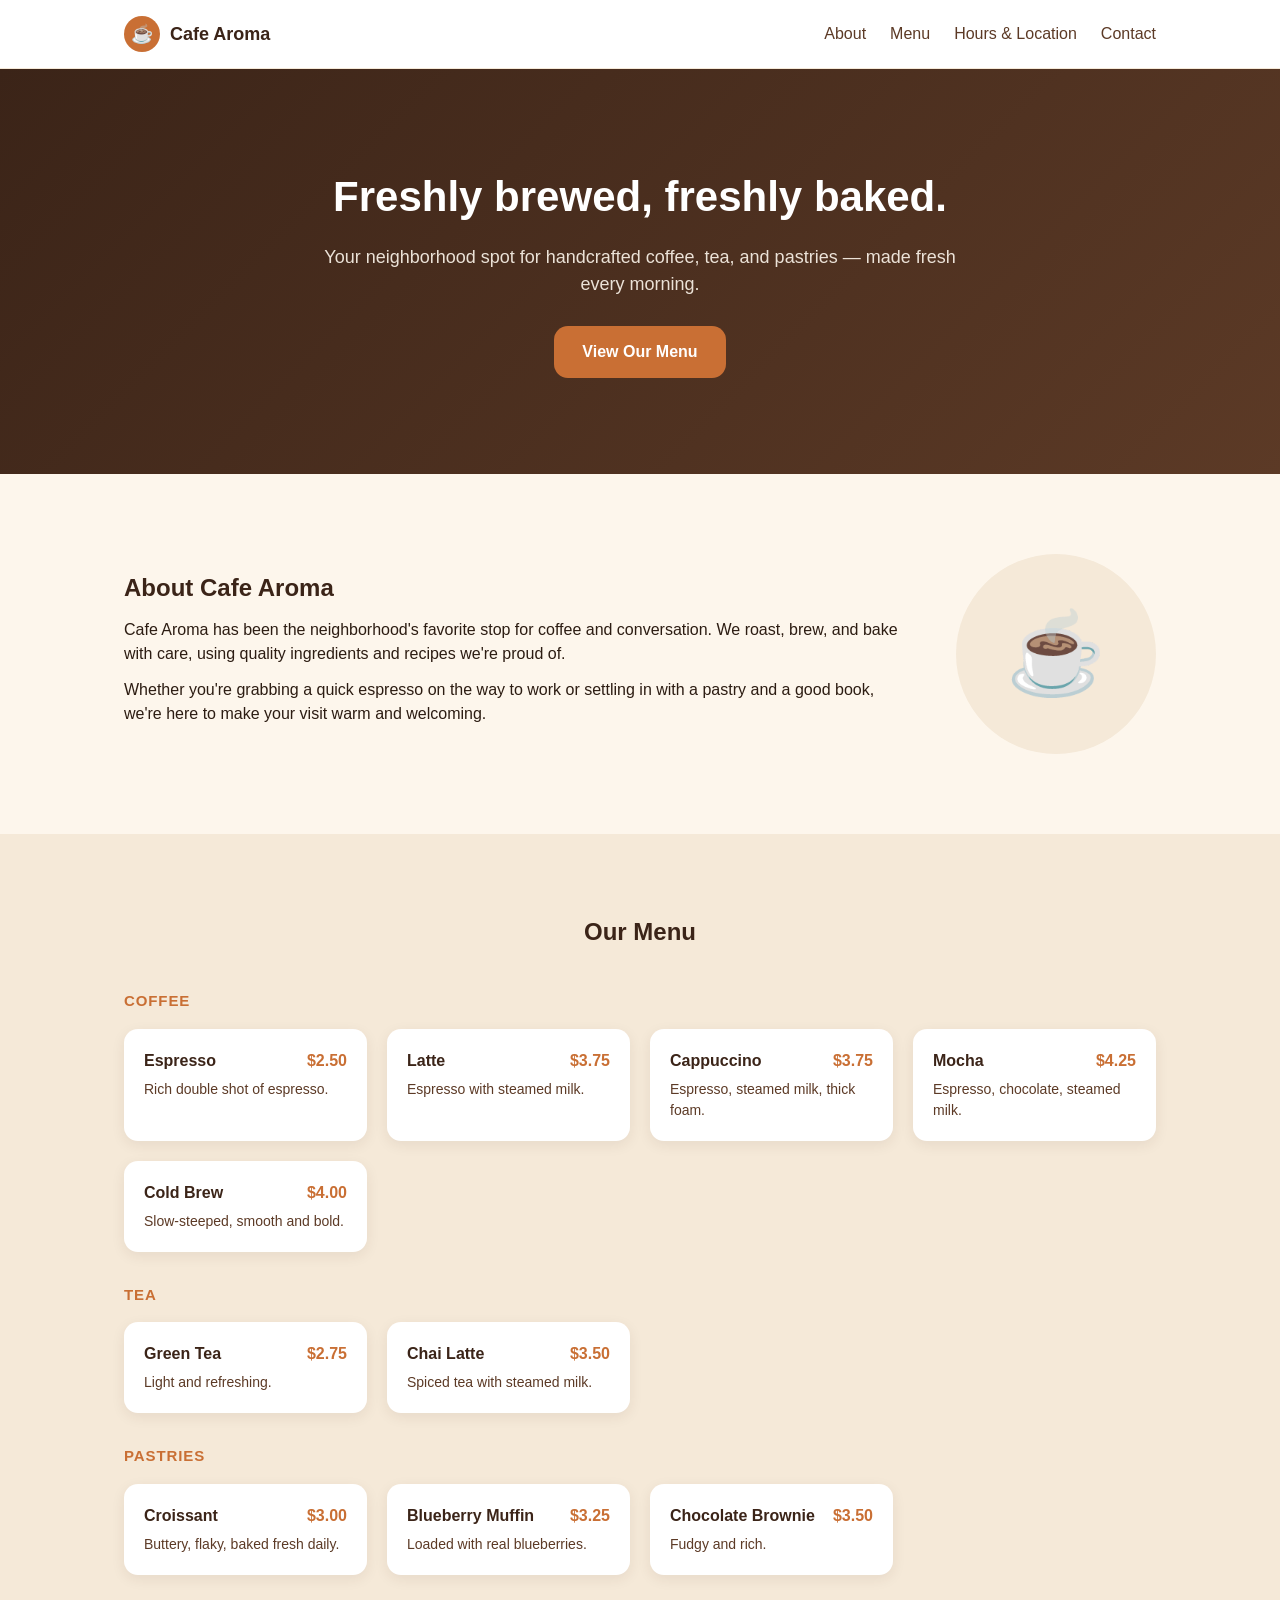
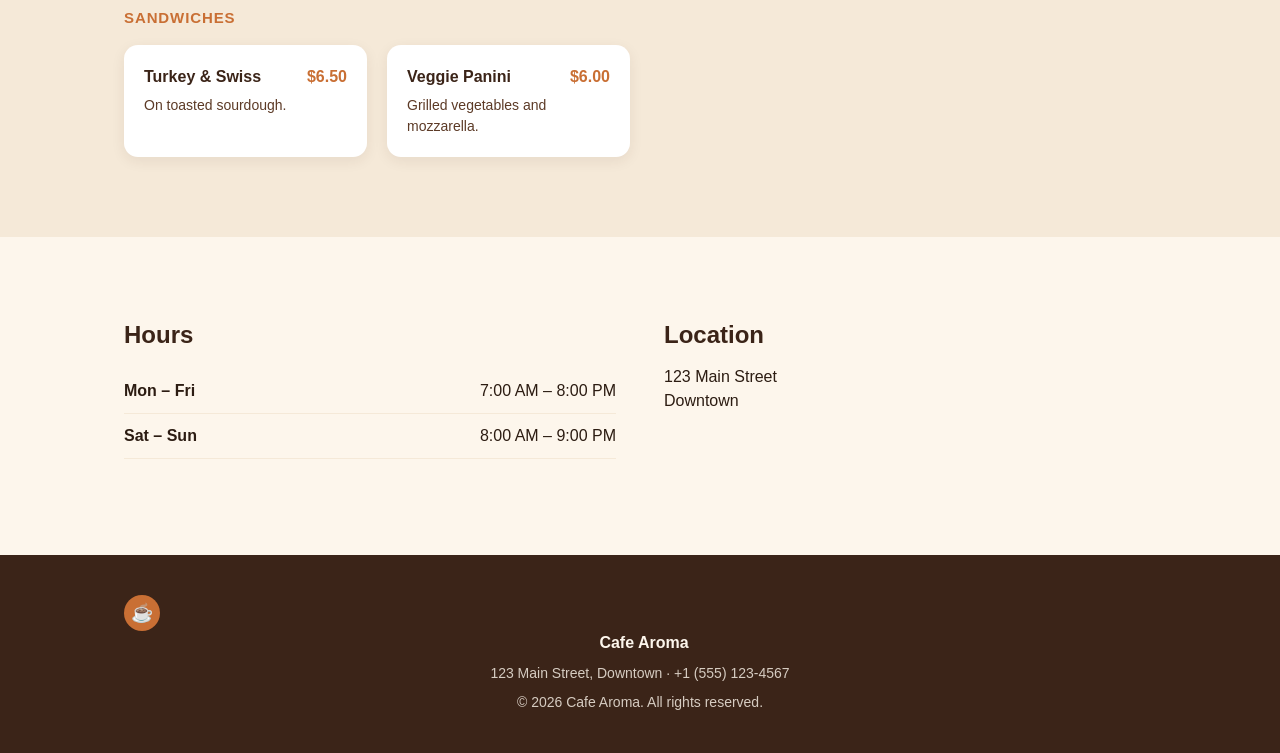
==== frontend/index.html @ 21ce801c "Build cafe landing page Add a static landing page to frontend/index.html and frontend/styles.css: he" ====
<!DOCTYPE html>
<html lang="en">
<head>
<meta charset="UTF-8" />
<meta name="viewport" content="width=device-width, initial-scale=1.0" />
<title>Cafe Aroma — Freshly Brewed, Freshly Baked</title>
<link rel="stylesheet" href="styles.css" />
</head>
<body>
  <header class="site-header">
    <div class="container header-inner">
      <a class="logo" href="#top">
        <span class="logo-icon">☕</span>
        <span class="logo-text">Cafe Aroma</span>
      </a>
      <nav class="site-nav" aria-label="Main navigation">
        <a href="#about">About</a>
        <a href="#menu">Menu</a>
        <a href="#hours">Hours &amp; Location</a>
        <a href="#contact">Contact</a>
      </nav>
    </div>
  </header>

  <main id="top">
    <section class="hero">
      <div class="container hero-inner">
        <h1>Freshly brewed, freshly baked.</h1>
        <p class="hero-subtitle">
          Your neighborhood spot for handcrafted coffee, tea, and pastries —
          made fresh every morning.
        </p>
        <a class="btn btn-primary" href="#menu">View Our Menu</a>
      </div>
    </section>

    <section id="about" class="about">
      <div class="container about-inner">
        <div class="about-text">
          <h2>About Cafe Aroma</h2>
          <p>
            Cafe Aroma has been the neighborhood's favorite stop for coffee
            and conversation. We roast, brew, and bake with care, using
            quality ingredients and recipes we're proud of.
          </p>
          <p>
            Whether you're grabbing a quick espresso on the way to work or
            settling in with a pastry and a good book, we're here to make
            your visit warm and welcoming.
          </p>
        </div>
        <div class="about-visual" aria-hidden="true">☕</div>
      </div>
    </section>

    <section id="menu" class="menu">
      <div class="container">
        <h2>Our Menu</h2>

        <h3 class="menu-category">Coffee</h3>
        <div class="menu-grid">
          <article class="menu-card">
            <div class="menu-card-top">
              <h4>Espresso</h4>
              <span class="price">$2.50</span>
            </div>
            <p>Rich double shot of espresso.</p>
          </article>
          <article class="menu-card">
            <div class="menu-card-top">
              <h4>Latte</h4>
              <span class="price">$3.75</span>
            </div>
            <p>Espresso with steamed milk.</p>
          </article>
          <article class="menu-card">
            <div class="menu-card-top">
              <h4>Cappuccino</h4>
              <span class="price">$3.75</span>
            </div>
            <p>Espresso, steamed milk, thick foam.</p>
          </article>
          <article class="menu-card">
            <div class="menu-card-top">
              <h4>Mocha</h4>
              <span class="price">$4.25</span>
            </div>
            <p>Espresso, chocolate, steamed milk.</p>
          </article>
          <article class="menu-card">
            <div class="menu-card-top">
              <h4>Cold Brew</h4>
              <span class="price">$4.00</span>
            </div>
            <p>Slow-steeped, smooth and bold.</p>
          </article>
        </div>

        <h3 class="menu-category">Tea</h3>
        <div class="menu-grid">
          <article class="menu-card">
            <div class="menu-card-top">
              <h4>Green Tea</h4>
              <span class="price">$2.75</span>
            </div>
            <p>Light and refreshing.</p>
          </article>
          <article class="menu-card">
            <div class="menu-card-top">
              <h4>Chai Latte</h4>
              <span class="price">$3.50</span>
            </div>
            <p>Spiced tea with steamed milk.</p>
          </article>
        </div>

        <h3 class="menu-category">Pastries</h3>
        <div class="menu-grid">
          <article class="menu-card">
            <div class="menu-card-top">
              <h4>Croissant</h4>
              <span class="price">$3.00</span>
            </div>
            <p>Buttery, flaky, baked fresh daily.</p>
          </article>
          <article class="menu-card">
            <div class="menu-card-top">
              <h4>Blueberry Muffin</h4>
              <span class="price">$3.25</span>
            </div>
            <p>Loaded with real blueberries.</p>
          </article>
          <article class="menu-card">
            <div class="menu-card-top">
              <h4>Chocolate Brownie</h4>
              <span class="price">$3.50</span>
            </div>
            <p>Fudgy and rich.</p>
          </article>
        </div>

        <h3 class="menu-category">Sandwiches</h3>
        <div class="menu-grid">
          <article class="menu-card">
            <div class="menu-card-top">
              <h4>Turkey &amp; Swiss</h4>
              <span class="price">$6.50</span>
            </div>
            <p>On toasted sourdough.</p>
          </article>
          <article class="menu-card">
            <div class="menu-card-top">
              <h4>Veggie Panini</h4>
              <span class="price">$6.00</span>
            </div>
            <p>Grilled vegetables and mozzarella.</p>
          </article>
        </div>
      </div>
    </section>

    <section id="hours" class="hours">
      <div class="container hours-inner">
        <div class="hours-block">
          <h2>Hours</h2>
          <dl>
            <div class="hours-row">
              <dt>Mon – Fri</dt>
              <dd>7:00 AM – 8:00 PM</dd>
            </div>
            <div class="hours-row">
              <dt>Sat – Sun</dt>
              <dd>8:00 AM – 9:00 PM</dd>
            </div>
          </dl>
        </div>
        <div class="hours-block">
          <h2>Location</h2>
          <p>123 Main Street<br />Downtown</p>
        </div>
      </div>
    </section>
  </main>

  <footer id="contact" class="site-footer">
    <div class="container footer-inner">
      <div>
        <span class="logo-icon">☕</span>
        <span class="logo-text">Cafe Aroma</span>
      </div>
      <p>123 Main Street, Downtown &middot; +1 (555) 123-4567</p>
      <p>&copy; 2026 Cafe Aroma. All rights reserved.</p>
    </div>
  </footer>
</body>
</html>
---- frontend/styles.css ----
/* CafeBot frontend styles */

:root {
  --brown-900: #3b2418;
  --brown-700: #5c3a26;
  --brown-500: #8a5a3c;
  --cream-100: #fdf6ec;
  --cream-200: #f5e9d8;
  --accent: #c96f34;
  --text: #2c1c12;
  --white: #ffffff;
  --radius: 14px;
  --max-width: 1080px;
}

* { box-sizing: border-box; }

body {
  margin: 0;
  font-family: -apple-system, BlinkMacSystemFont, "Segoe UI", Roboto, sans-serif;
  color: var(--text);
  background: var(--cream-100);
  line-height: 1.5;
}

h1, h2, h3, h4 {
  margin: 0 0 12px;
  color: var(--brown-900);
}

p { margin: 0 0 12px; }

a { color: inherit; }

.container {
  max-width: var(--max-width);
  margin: 0 auto;
  padding: 0 24px;
}

.btn {
  display: inline-block;
  padding: 14px 28px;
  border-radius: var(--radius);
  text-decoration: none;
  font-weight: 600;
  font-size: 16px;
}

.btn-primary {
  background: var(--accent);
  color: var(--white);
}

.btn-primary:hover { background: var(--brown-700); }

/* Header */

.site-header {
  background: var(--white);
  border-bottom: 1px solid var(--cream-200);
  position: sticky;
  top: 0;
  z-index: 10;
}

.header-inner {
  display: flex;
  align-items: center;
  justify-content: space-between;
  flex-wrap: wrap;
  gap: 12px;
  padding-top: 16px;
  padding-bottom: 16px;
}

.logo {
  display: flex;
  align-items: center;
  gap: 10px;
  text-decoration: none;
  font-weight: 700;
  font-size: 18px;
  color: var(--brown-900);
}

.logo-icon {
  width: 36px;
  height: 36px;
  border-radius: 50%;
  background: var(--accent);
  color: var(--white);
  display: flex;
  align-items: center;
  justify-content: center;
  font-size: 18px;
  flex-shrink: 0;
}

.site-nav {
  display: flex;
  flex-wrap: wrap;
  gap: 24px;
}

.site-nav a {
  text-decoration: none;
  font-weight: 500;
  color: var(--brown-700);
}

.site-nav a:hover { color: var(--accent); }

/* Hero */

.hero {
  background: linear-gradient(135deg, var(--brown-900), var(--brown-700));
  color: var(--cream-100);
}

.hero-inner {
  padding: 96px 24px;
  text-align: center;
  max-width: 720px;
}

.hero h1 {
  color: var(--white);
  font-size: 42px;
  margin-bottom: 16px;
}

.hero-subtitle {
  font-size: 18px;
  opacity: 0.9;
  margin-bottom: 28px;
}

/* About */

.about { padding: 80px 0; }

.about-inner {
  display: flex;
  align-items: center;
  gap: 48px;
}

.about-text { flex: 1 1 420px; }

.about-visual {
  flex: 0 0 200px;
  width: 200px;
  height: 200px;
  border-radius: 50%;
  background: var(--cream-200);
  display: flex;
  align-items: center;
  justify-content: center;
  font-size: 80px;
  margin: 0 auto;
}

/* Menu */

.menu {
  padding: 80px 0;
  background: var(--cream-200);
}

.menu h2 { text-align: center; margin-bottom: 40px; }

.menu-category {
  color: var(--accent);
  font-size: 15px;
  text-transform: uppercase;
  letter-spacing: 0.06em;
  margin: 32px 0 16px;
}

.menu-category:first-of-type { margin-top: 0; }

.menu-grid {
  display: grid;
  grid-template-columns: repeat(auto-fill, minmax(240px, 1fr));
  gap: 20px;
}

.menu-card {
  background: var(--white);
  border-radius: var(--radius);
  padding: 20px;
  box-shadow: 0 4px 14px rgba(59, 36, 24, 0.08);
}

.menu-card-top {
  display: flex;
  justify-content: space-between;
  align-items: baseline;
  gap: 12px;
  margin-bottom: 6px;
}

.menu-card-top h4 { margin: 0; }

.menu-card .price {
  color: var(--accent);
  font-weight: 700;
  white-space: nowrap;
}

.menu-card p {
  margin: 0;
  color: var(--brown-700);
  font-size: 14px;
}

/* Hours & location */

.hours { padding: 80px 0; }

.hours-inner {
  display: flex;
  flex-wrap: wrap;
  gap: 48px;
}

.hours-block { flex: 1 1 260px; }

.hours-row {
  display: flex;
  justify-content: space-between;
  gap: 12px;
  padding: 10px 0;
  border-bottom: 1px solid var(--cream-200);
}

.hours-row dt { font-weight: 600; }
.hours-row dd { margin: 0; }

/* Footer */

.site-footer {
  background: var(--brown-900);
  color: var(--cream-100);
  padding: 40px 0;
}

.footer-inner {
  text-align: center;
}

.footer-inner .logo-text {
  font-weight: 700;
  margin-left: 8px;
}

.footer-inner p {
  margin: 8px 0 0;
  opacity: 0.8;
  font-size: 14px;
}

/* Responsive */

@media (max-width: 640px) {
  .hero-inner { padding: 64px 20px; }
  .hero h1 { font-size: 32px; }
  .about-inner { flex-direction: column; text-align: center; }
  .site-nav { justify-content: center; width: 100%; }
  .header-inner { justify-content: center; text-align: center; }
}
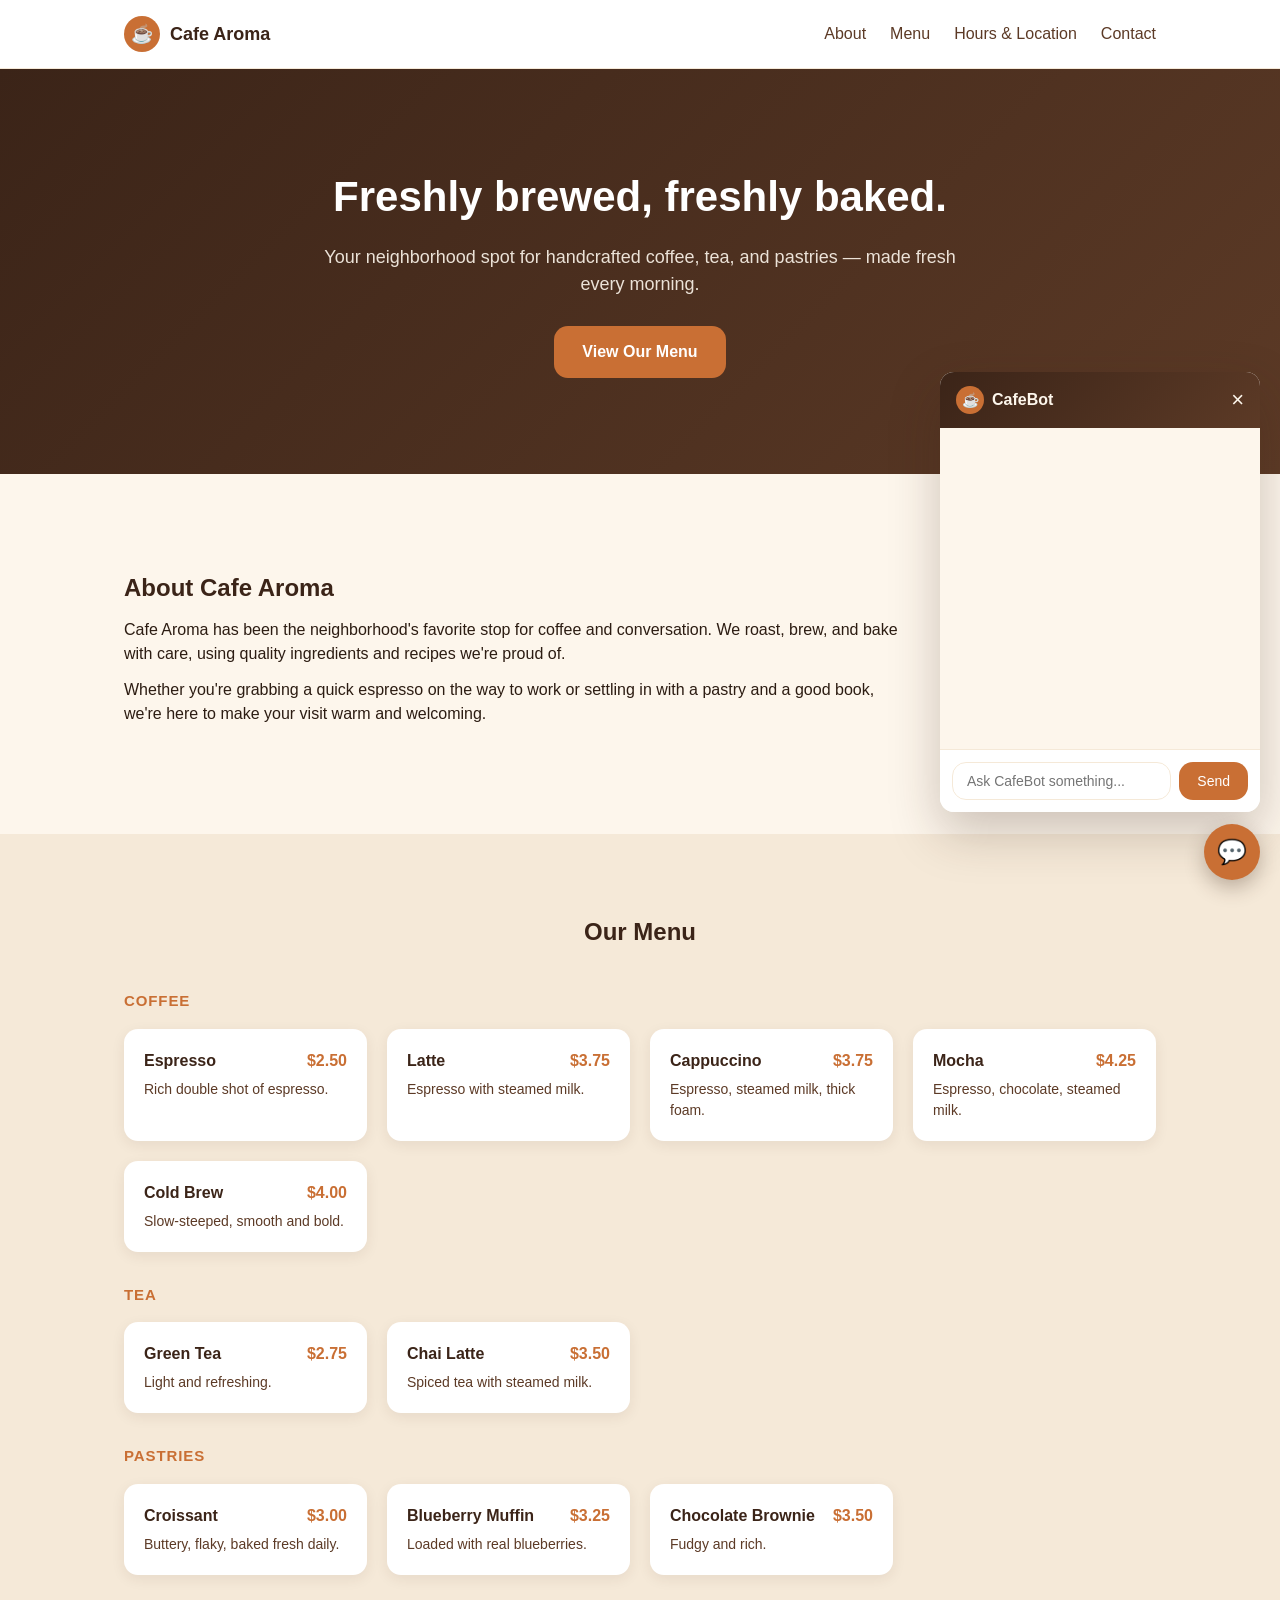
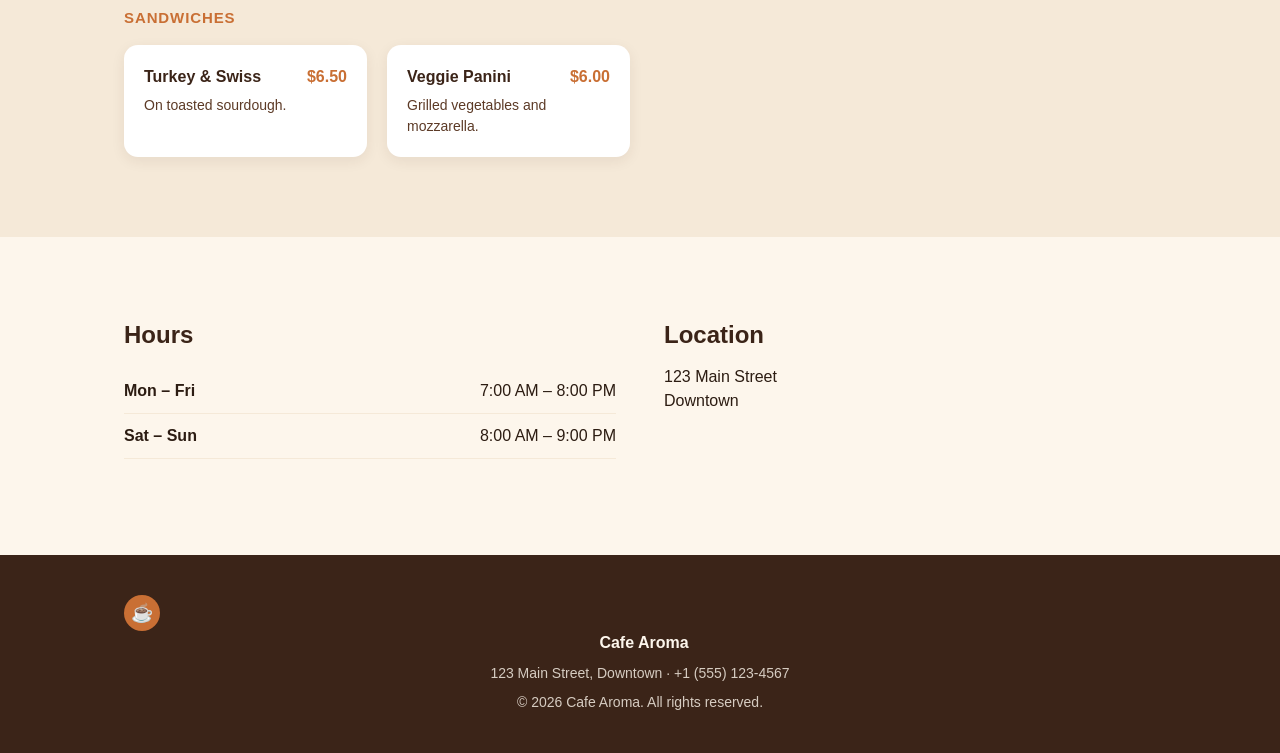
==== commit 65b58def: "Add floating CafeBot chat widget Bottom-right toggle button opens a slide-up chat window with header" ====
--- a/frontend/index.html
+++ b/frontend/index.html
@@ -192,5 +192,24 @@
       <p>&copy; 2026 Cafe Aroma. All rights reserved.</p>
     </div>
   </footer>
+
+  <div class="chat-widget">
+    <div id="chat-window" class="chat-window" hidden>
+      <div class="chat-window-header">
+        <span class="chat-window-title"><span class="logo-icon">☕</span> CafeBot</span>
+        <button id="chat-close" class="chat-close" type="button" aria-label="Close chat">&times;</button>
+      </div>
+      <div id="chat-log" class="chat-log" aria-live="polite"></div>
+      <form id="chat-form" class="chat-form">
+        <input id="chat-input" type="text" placeholder="Ask CafeBot something..." autocomplete="off" />
+        <button type="submit">Send</button>
+      </form>
+    </div>
+    <button id="chat-toggle" class="chat-toggle" type="button" aria-label="Open chat" aria-expanded="false" aria-controls="chat-window">
+      💬
+    </button>
+  </div>
+
+  <script src="app.js"></script>
 </body>
 </html>
--- a/frontend/styles.css
+++ b/frontend/styles.css
@@ -270,3 +270,155 @@
   .site-nav { justify-content: center; width: 100%; }
   .header-inner { justify-content: center; text-align: center; }
 }
+
+/* Chat widget */
+
+.chat-widget {
+  position: fixed;
+  right: 20px;
+  bottom: 20px;
+  z-index: 100;
+  display: flex;
+  flex-direction: column;
+  align-items: flex-end;
+  gap: 12px;
+}
+
+.chat-toggle {
+  width: 56px;
+  height: 56px;
+  border-radius: 50%;
+  border: none;
+  background: var(--accent);
+  color: var(--white);
+  font-size: 24px;
+  box-shadow: 0 8px 20px rgba(59, 36, 24, 0.3);
+  cursor: pointer;
+  display: flex;
+  align-items: center;
+  justify-content: center;
+}
+
+.chat-toggle:hover { background: var(--brown-700); }
+
+.chat-window {
+  width: 320px;
+  max-width: calc(100vw - 40px);
+  height: 440px;
+  max-height: calc(100vh - 120px);
+  background: var(--white);
+  border-radius: var(--radius);
+  box-shadow: 0 20px 50px rgba(59, 36, 24, 0.25);
+  overflow: hidden;
+  display: flex;
+  flex-direction: column;
+  animation: chat-slide-up 0.2s ease-out;
+}
+
+@keyframes chat-slide-up {
+  from { opacity: 0; transform: translateY(16px); }
+  to { opacity: 1; transform: translateY(0); }
+}
+
+.chat-window-header {
+  background: linear-gradient(135deg, var(--brown-900), var(--brown-700));
+  color: var(--cream-100);
+  padding: 14px 16px;
+  display: flex;
+  align-items: center;
+  justify-content: space-between;
+}
+
+.chat-window-title {
+  display: flex;
+  align-items: center;
+  gap: 8px;
+  font-weight: 600;
+}
+
+.chat-window-title .logo-icon {
+  width: 28px;
+  height: 28px;
+  font-size: 14px;
+}
+
+.chat-close {
+  background: none;
+  border: none;
+  color: var(--cream-100);
+  font-size: 22px;
+  line-height: 1;
+  cursor: pointer;
+  padding: 0;
+}
+
+.chat-log {
+  flex: 1;
+  padding: 14px;
+  overflow-y: auto;
+  display: flex;
+  flex-direction: column;
+  gap: 10px;
+  background: var(--cream-100);
+}
+
+.chat-msg {
+  max-width: 78%;
+  padding: 10px 14px;
+  border-radius: var(--radius);
+  white-space: pre-wrap;
+  line-height: 1.4;
+  font-size: 14px;
+}
+
+.chat-msg.user {
+  align-self: flex-end;
+  background: var(--accent);
+  color: var(--white);
+  border-bottom-right-radius: 4px;
+}
+
+.chat-msg.bot {
+  align-self: flex-start;
+  background: var(--cream-200);
+  color: var(--text);
+  border-bottom-left-radius: 4px;
+}
+
+.chat-form {
+  display: flex;
+  gap: 8px;
+  padding: 12px;
+  border-top: 1px solid var(--cream-200);
+  background: var(--white);
+}
+
+.chat-form input {
+  flex: 1;
+  border: 1px solid var(--cream-200);
+  border-radius: var(--radius);
+  padding: 10px 14px;
+  font-size: 14px;
+}
+
+.chat-form input:focus { outline: 2px solid var(--accent); }
+
+.chat-form button {
+  background: var(--accent);
+  color: var(--white);
+  border: none;
+  border-radius: var(--radius);
+  padding: 0 18px;
+  font-size: 14px;
+  cursor: pointer;
+}
+
+.chat-form button:hover { background: var(--brown-700); }
+
+@media (max-width: 480px) {
+  .chat-widget { right: 12px; bottom: 12px; }
+  .chat-window {
+    width: calc(100vw - 24px);
+    height: calc(100vh - 100px);
+  }
+}
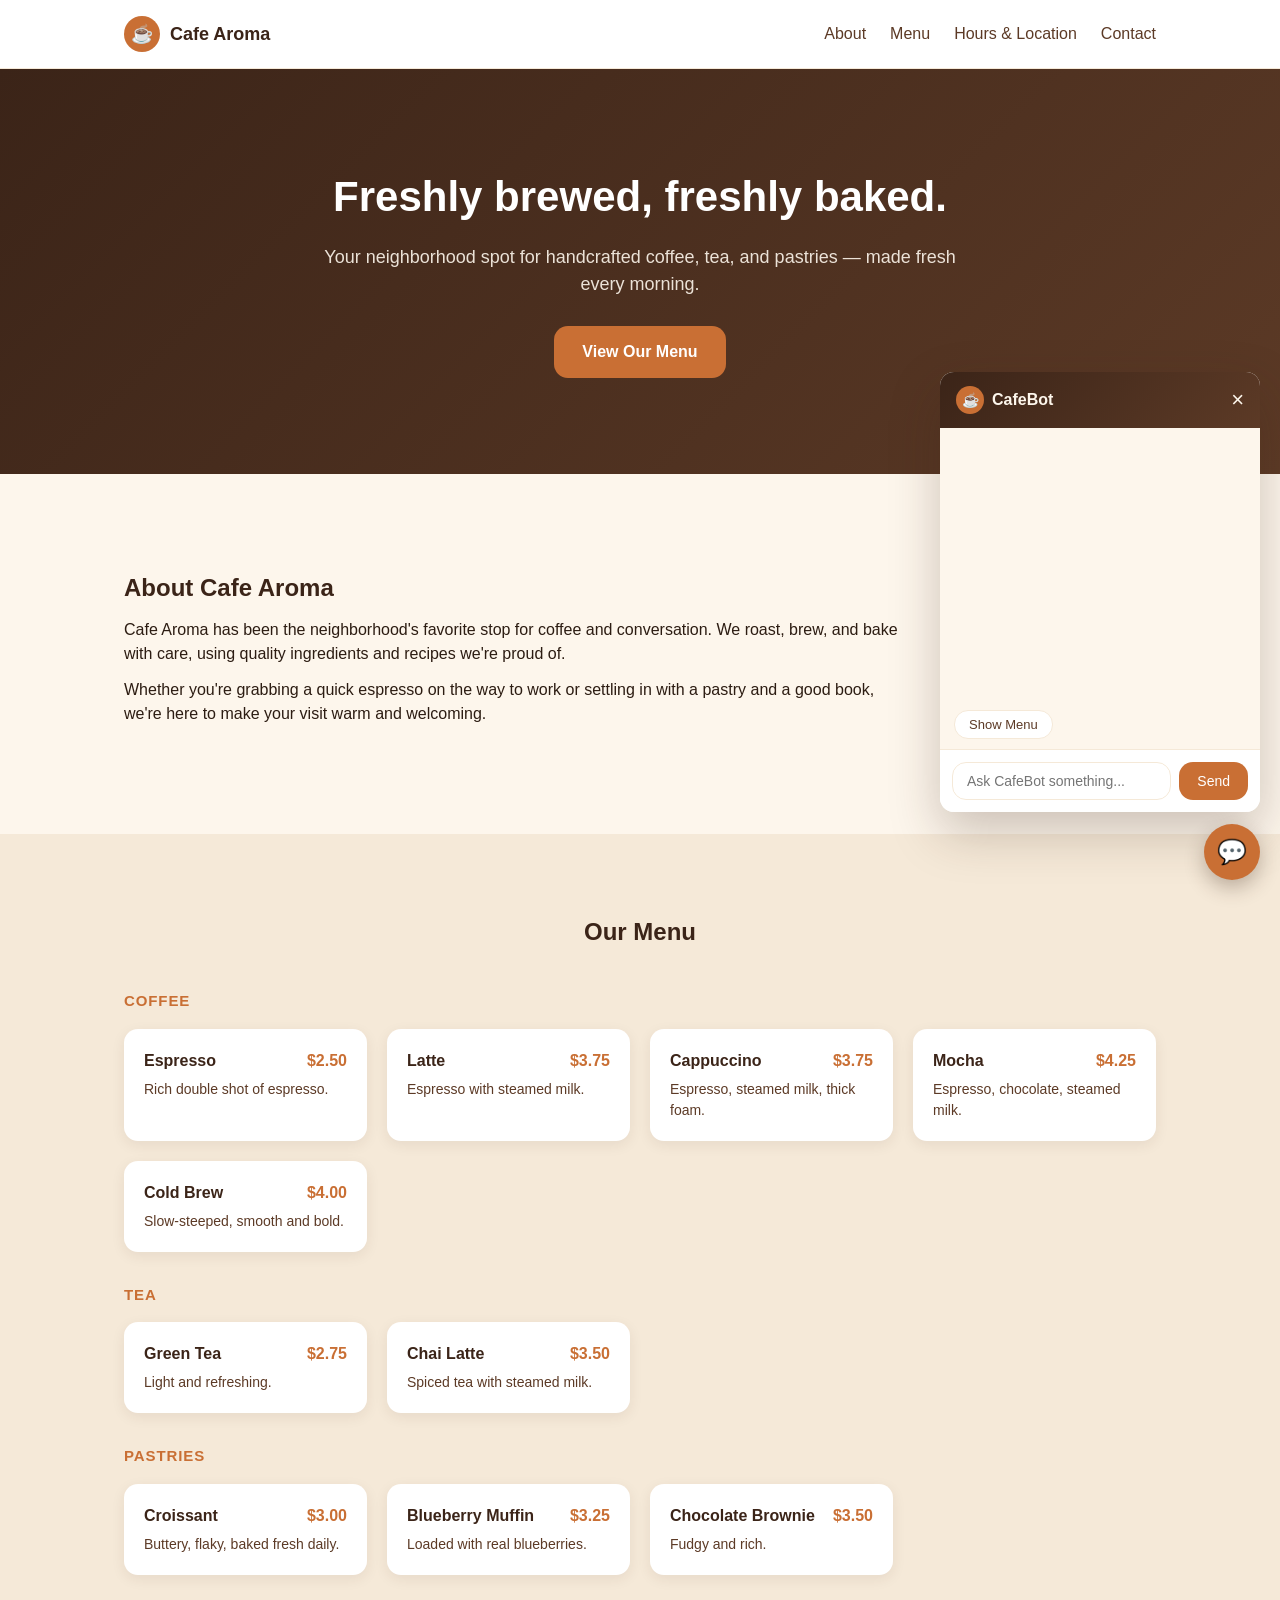
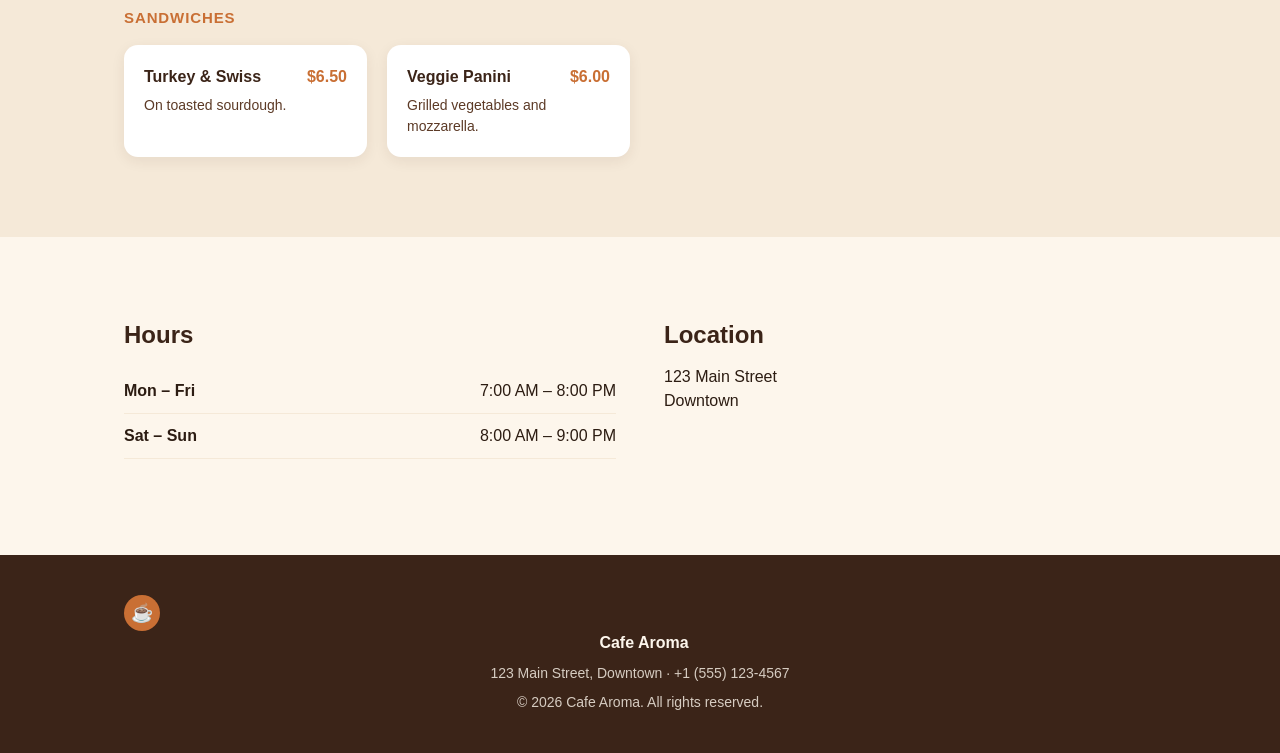
==== commit 4dd18b62: "Wire chat widget menu button and keyword to /menu endpoint" ====
--- a/frontend/index.html
+++ b/frontend/index.html
@@ -4,6 +4,7 @@
 <meta charset="UTF-8" />
 <meta name="viewport" content="width=device-width, initial-scale=1.0" />
 <title>Cafe Aroma — Freshly Brewed, Freshly Baked</title>
+<link rel="icon" href="data:image/svg+xml,<svg xmlns=%22http://www.w3.org/2000/svg%22 viewBox=%220 0 100 100%22><text y=%22.9em%22 font-size=%2290%22>☕</text></svg>" />
 <link rel="stylesheet" href="styles.css" />
 </head>
 <body>
@@ -200,6 +201,9 @@
         <button id="chat-close" class="chat-close" type="button" aria-label="Close chat">&times;</button>
       </div>
       <div id="chat-log" class="chat-log" aria-live="polite"></div>
+      <div class="chat-quick-actions">
+        <button id="chat-menu-btn" type="button" class="chat-quick-btn">Show Menu</button>
+      </div>
       <form id="chat-form" class="chat-form">
         <input id="chat-input" type="text" placeholder="Ask CafeBot something..." autocomplete="off" />
         <button type="submit">Send</button>
--- a/frontend/styles.css
+++ b/frontend/styles.css
@@ -385,6 +385,23 @@
   border-bottom-left-radius: 4px;
 }
 
+.chat-quick-actions {
+  padding: 0 14px 10px;
+  background: var(--cream-100);
+}
+
+.chat-quick-btn {
+  background: var(--white);
+  color: var(--brown-700);
+  border: 1px solid var(--cream-200);
+  border-radius: var(--radius);
+  padding: 6px 14px;
+  font-size: 13px;
+  cursor: pointer;
+}
+
+.chat-quick-btn:hover { background: var(--cream-200); }
+
 .chat-form {
   display: flex;
   gap: 8px;
@@ -395,6 +412,7 @@
 
 .chat-form input {
   flex: 1;
+  min-width: 0;
   border: 1px solid var(--cream-200);
   border-radius: var(--radius);
   padding: 10px 14px;
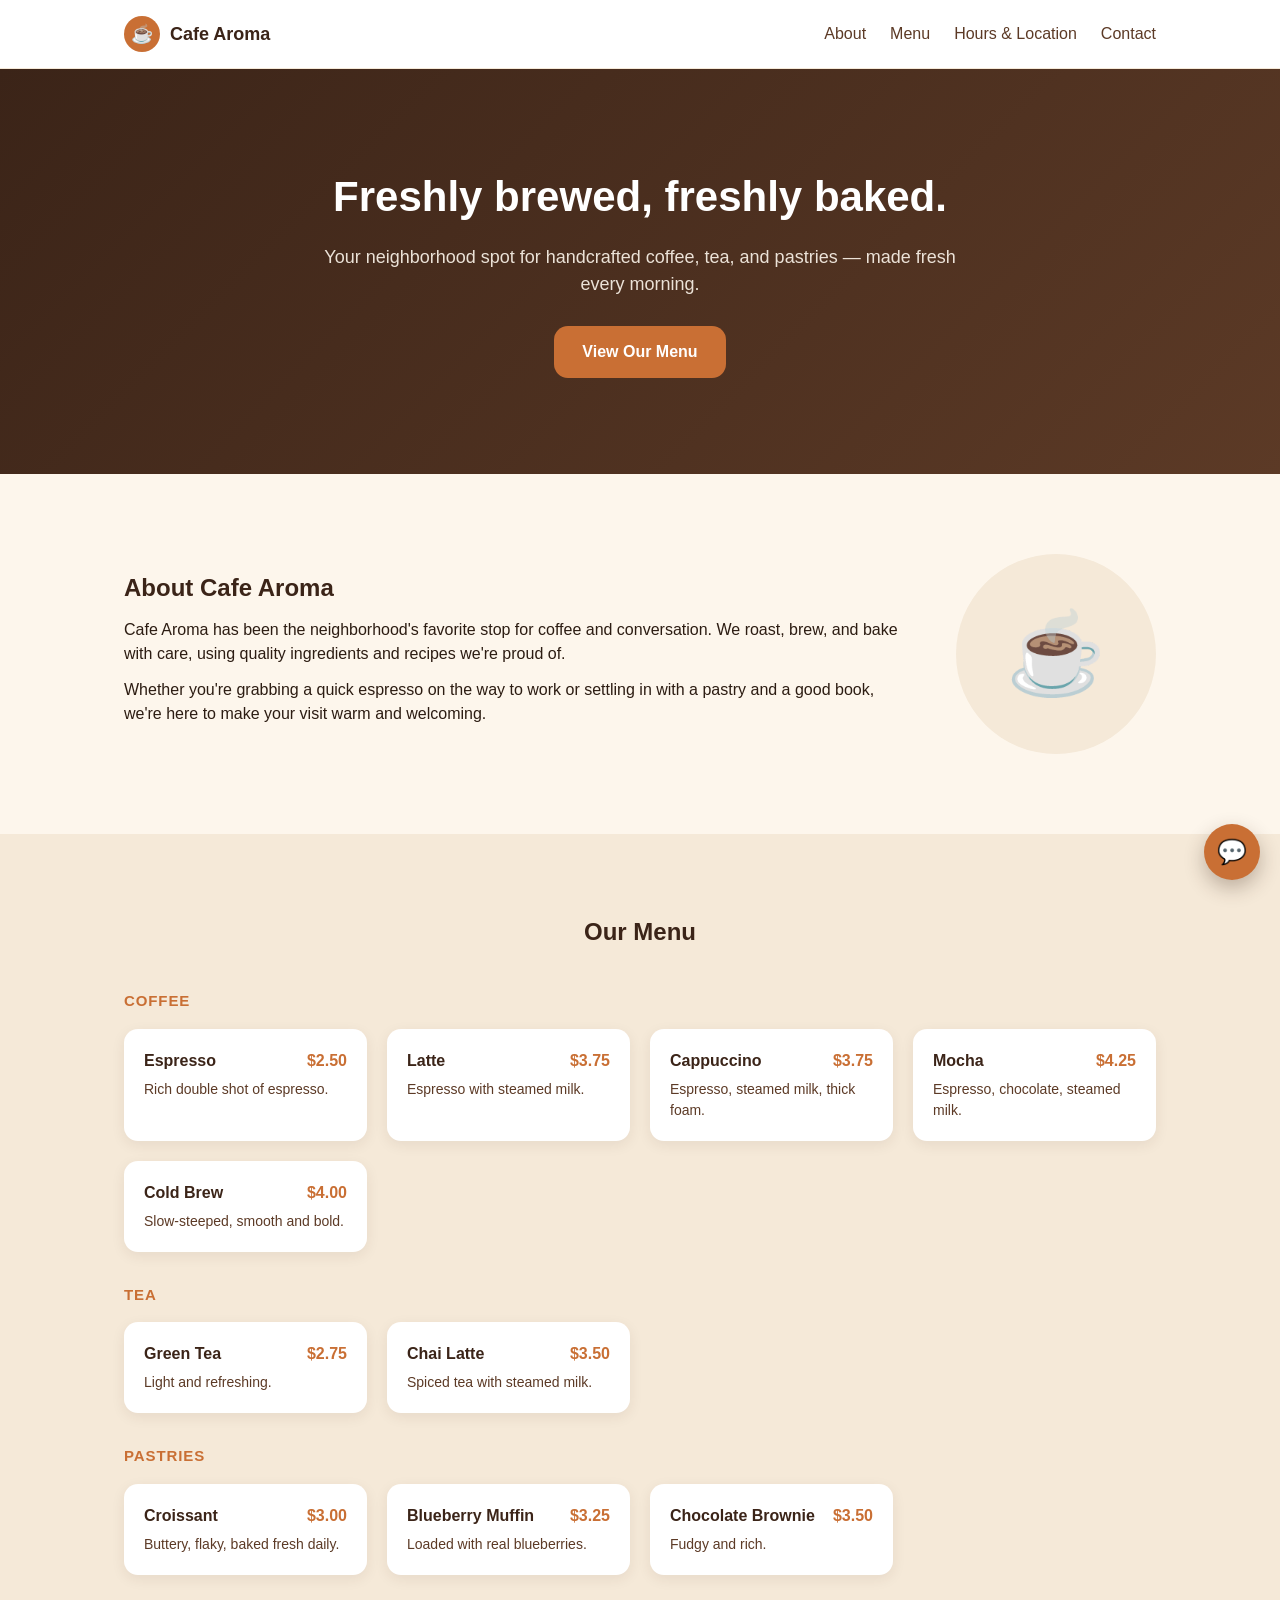
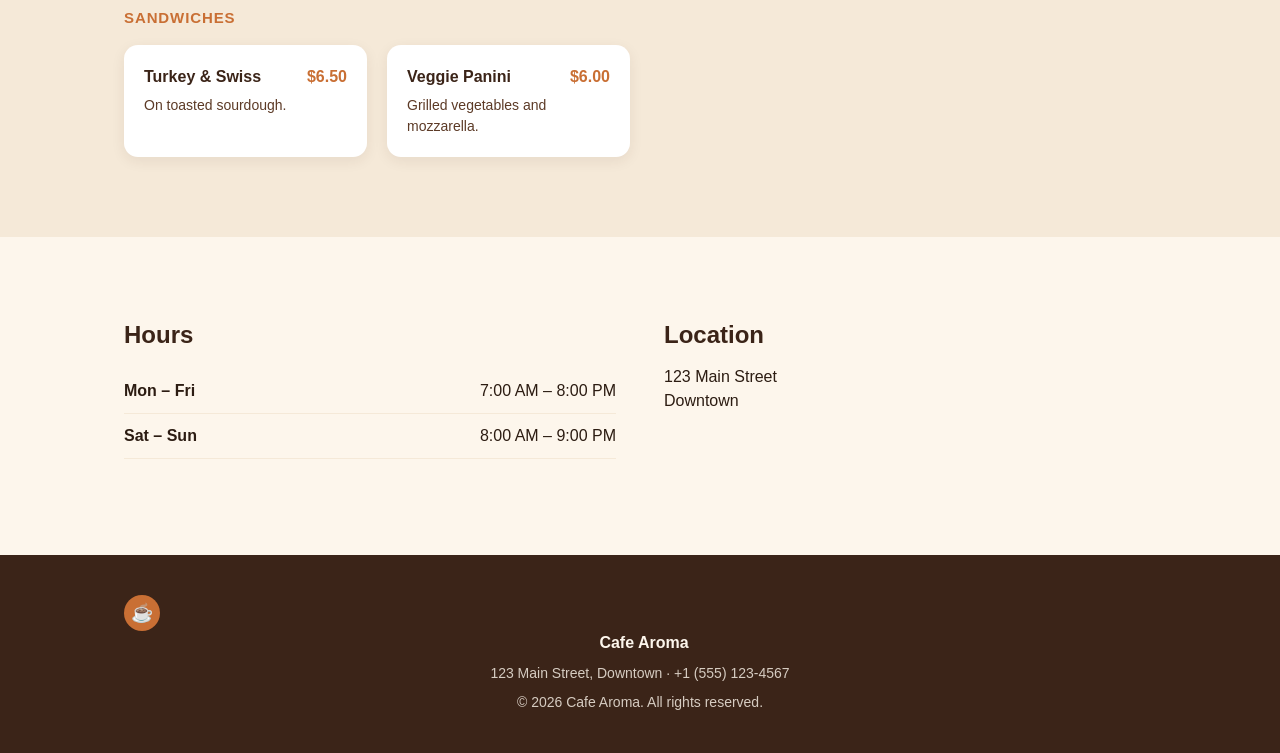
==== commit 26d8e6c6: "Add order placement to chat widget" ====
--- a/frontend/index.html
+++ b/frontend/index.html
@@ -201,6 +201,10 @@
         <button id="chat-close" class="chat-close" type="button" aria-label="Close chat">&times;</button>
       </div>
       <div id="chat-log" class="chat-log" aria-live="polite"></div>
+      <div id="chat-cart" class="chat-cart" hidden>
+        <span id="chat-cart-summary"></span>
+        <button id="chat-place-order" type="button" class="chat-quick-btn">Place Order</button>
+      </div>
       <div class="chat-quick-actions">
         <button id="chat-menu-btn" type="button" class="chat-quick-btn">Show Menu</button>
       </div>
--- a/frontend/styles.css
+++ b/frontend/styles.css
@@ -15,6 +15,8 @@
 
 * { box-sizing: border-box; }
 
+[hidden] { display: none !important; }
+
 body {
   margin: 0;
   font-family: -apple-system, BlinkMacSystemFont, "Segoe UI", Roboto, sans-serif;
@@ -385,6 +387,47 @@
   border-bottom-left-radius: 4px;
 }
 
+.chat-cart {
+  display: flex;
+  align-items: center;
+  justify-content: space-between;
+  gap: 10px;
+  padding: 10px 14px;
+  background: var(--cream-200);
+  border-top: 1px solid var(--cream-200);
+  font-size: 13px;
+  color: var(--brown-900);
+}
+
+.chat-menu-category {
+  font-weight: 700;
+  margin: 10px 0 4px;
+}
+
+.chat-menu-category:first-child { margin-top: 0; }
+
+.chat-menu-item {
+  display: flex;
+  align-items: center;
+  justify-content: space-between;
+  gap: 10px;
+  padding: 4px 0;
+  font-size: 13px;
+}
+
+.chat-menu-add {
+  background: var(--white);
+  color: var(--accent);
+  border: 1px solid var(--accent);
+  border-radius: var(--radius);
+  padding: 3px 10px;
+  font-size: 12px;
+  cursor: pointer;
+  flex-shrink: 0;
+}
+
+.chat-menu-add:hover { background: var(--accent); color: var(--white); }
+
 .chat-quick-actions {
   padding: 0 14px 10px;
   background: var(--cream-100);
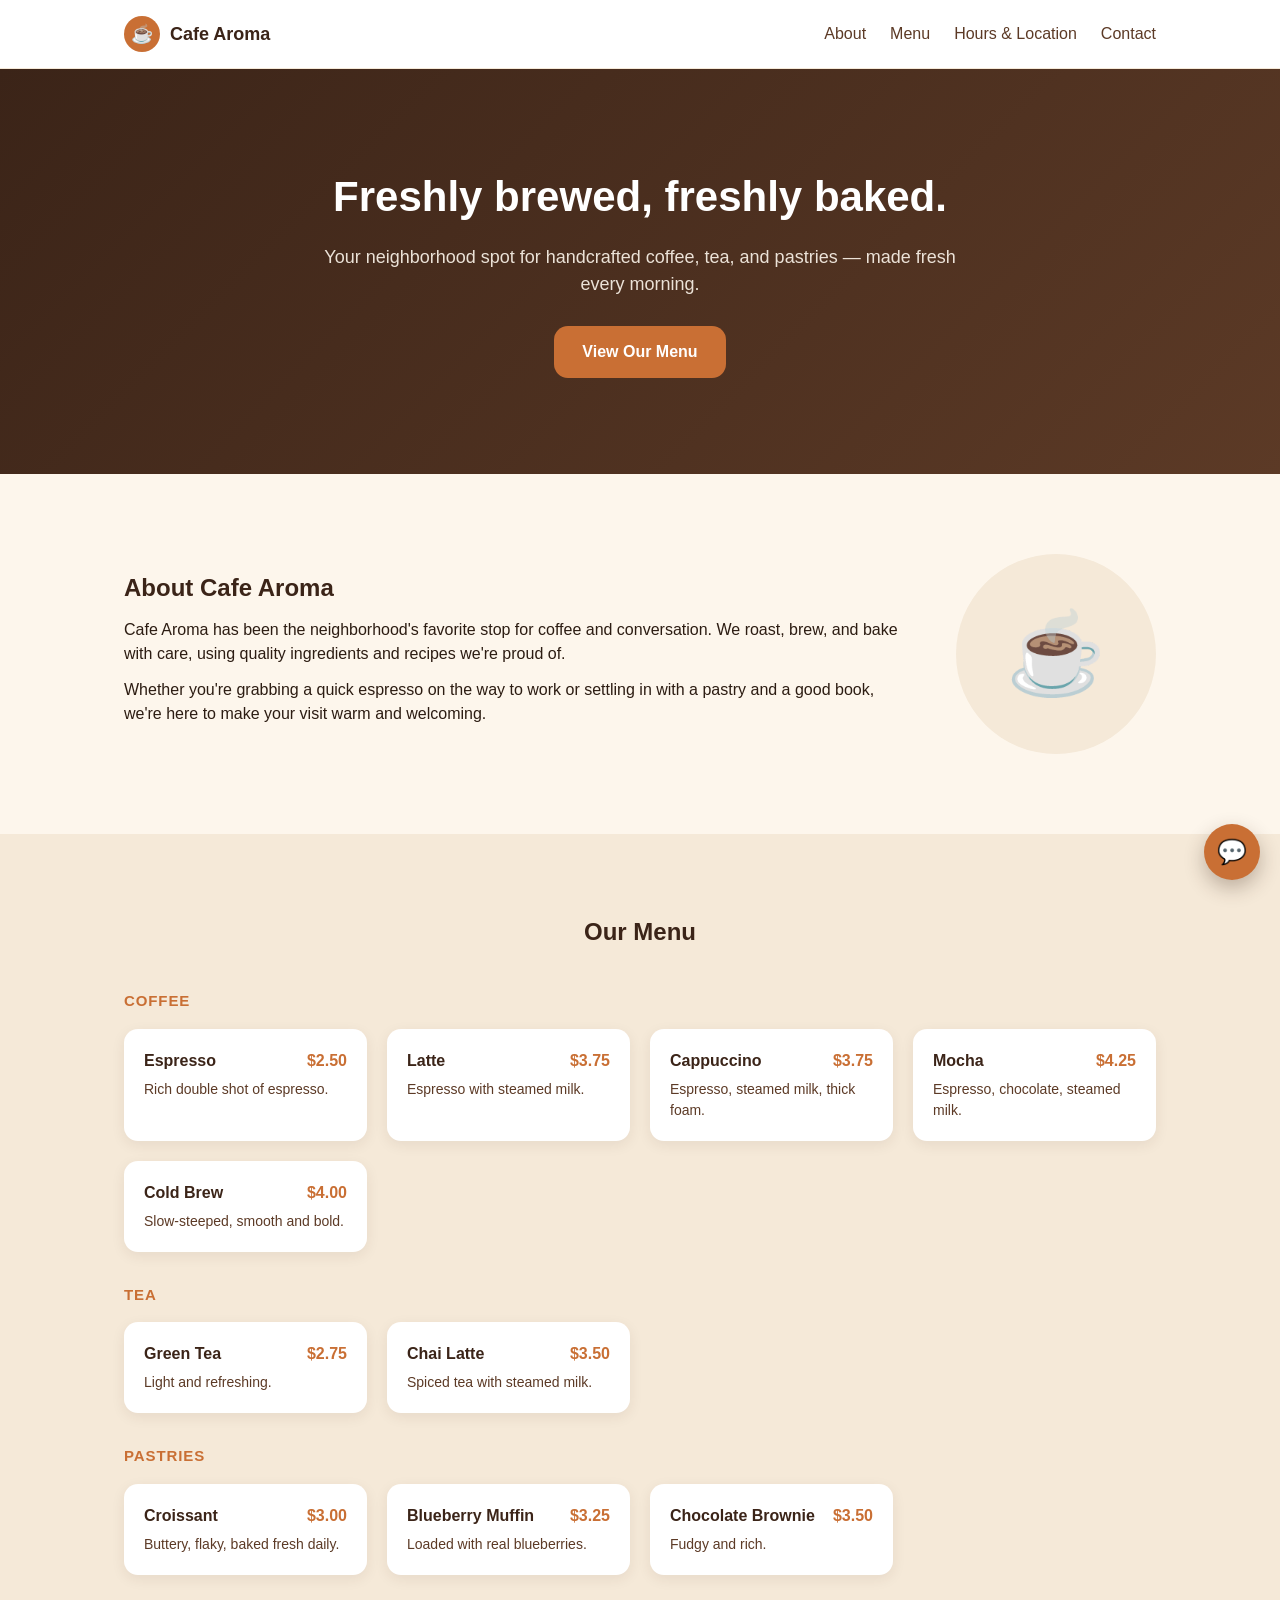
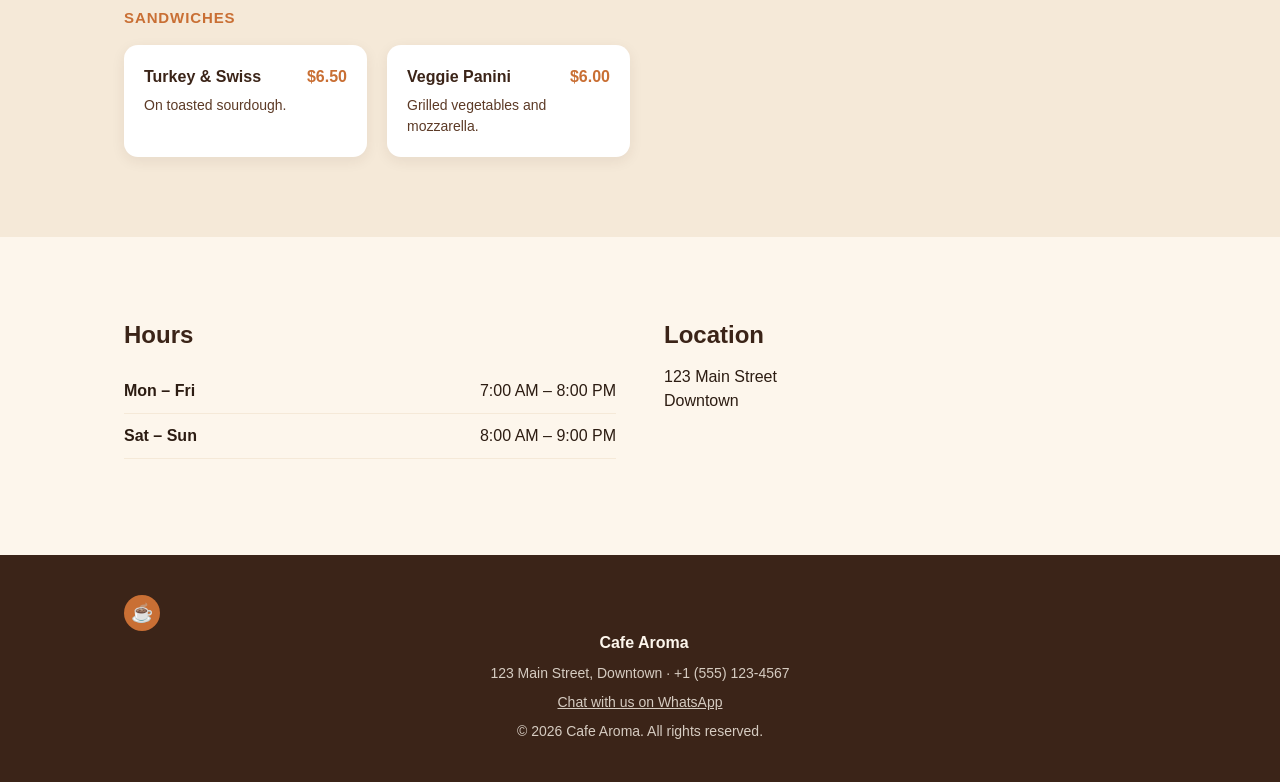
==== commit 965f262f: "Add WhatsApp chat link to footer" ====
--- a/frontend/index.html
+++ b/frontend/index.html
@@ -190,6 +190,7 @@
         <span class="logo-text">Cafe Aroma</span>
       </div>
       <p>123 Main Street, Downtown &middot; +1 (555) 123-4567</p>
+      <p><a href="https://wa.me/15551234567" target="_blank" rel="noopener">Chat with us on WhatsApp</a></p>
       <p>&copy; 2026 Cafe Aroma. All rights reserved.</p>
     </div>
   </footer>
@@ -207,6 +208,8 @@
       </div>
       <div class="chat-quick-actions">
         <button id="chat-menu-btn" type="button" class="chat-quick-btn">Show Menu</button>
+        <button id="chat-orders-btn" type="button" class="chat-quick-btn">My Orders</button>
+        <button id="chat-all-orders-btn" type="button" class="chat-quick-btn">All Orders</button>
       </div>
       <form id="chat-form" class="chat-form">
         <input id="chat-input" type="text" placeholder="Ask CafeBot something..." autocomplete="off" />
--- a/frontend/styles.css
+++ b/frontend/styles.css
@@ -263,6 +263,10 @@
   font-size: 14px;
 }
 
+.footer-inner a {
+  color: inherit;
+}
+
 /* Responsive */
 
 @media (max-width: 640px) {
@@ -428,7 +432,26 @@
 
 .chat-menu-add:hover { background: var(--accent); color: var(--white); }
 
+.chat-order { margin-bottom: 12px; }
+
+.chat-order:last-child { margin-bottom: 0; }
+
+.chat-order-id {
+  font-weight: 700;
+  margin-bottom: 4px;
+}
+
+.chat-order-total {
+  font-weight: 600;
+  margin-top: 4px;
+  padding-top: 4px;
+  border-top: 1px dashed var(--brown-500);
+}
+
 .chat-quick-actions {
+  display: flex;
+  flex-wrap: wrap;
+  gap: 8px;
   padding: 0 14px 10px;
   background: var(--cream-100);
 }
